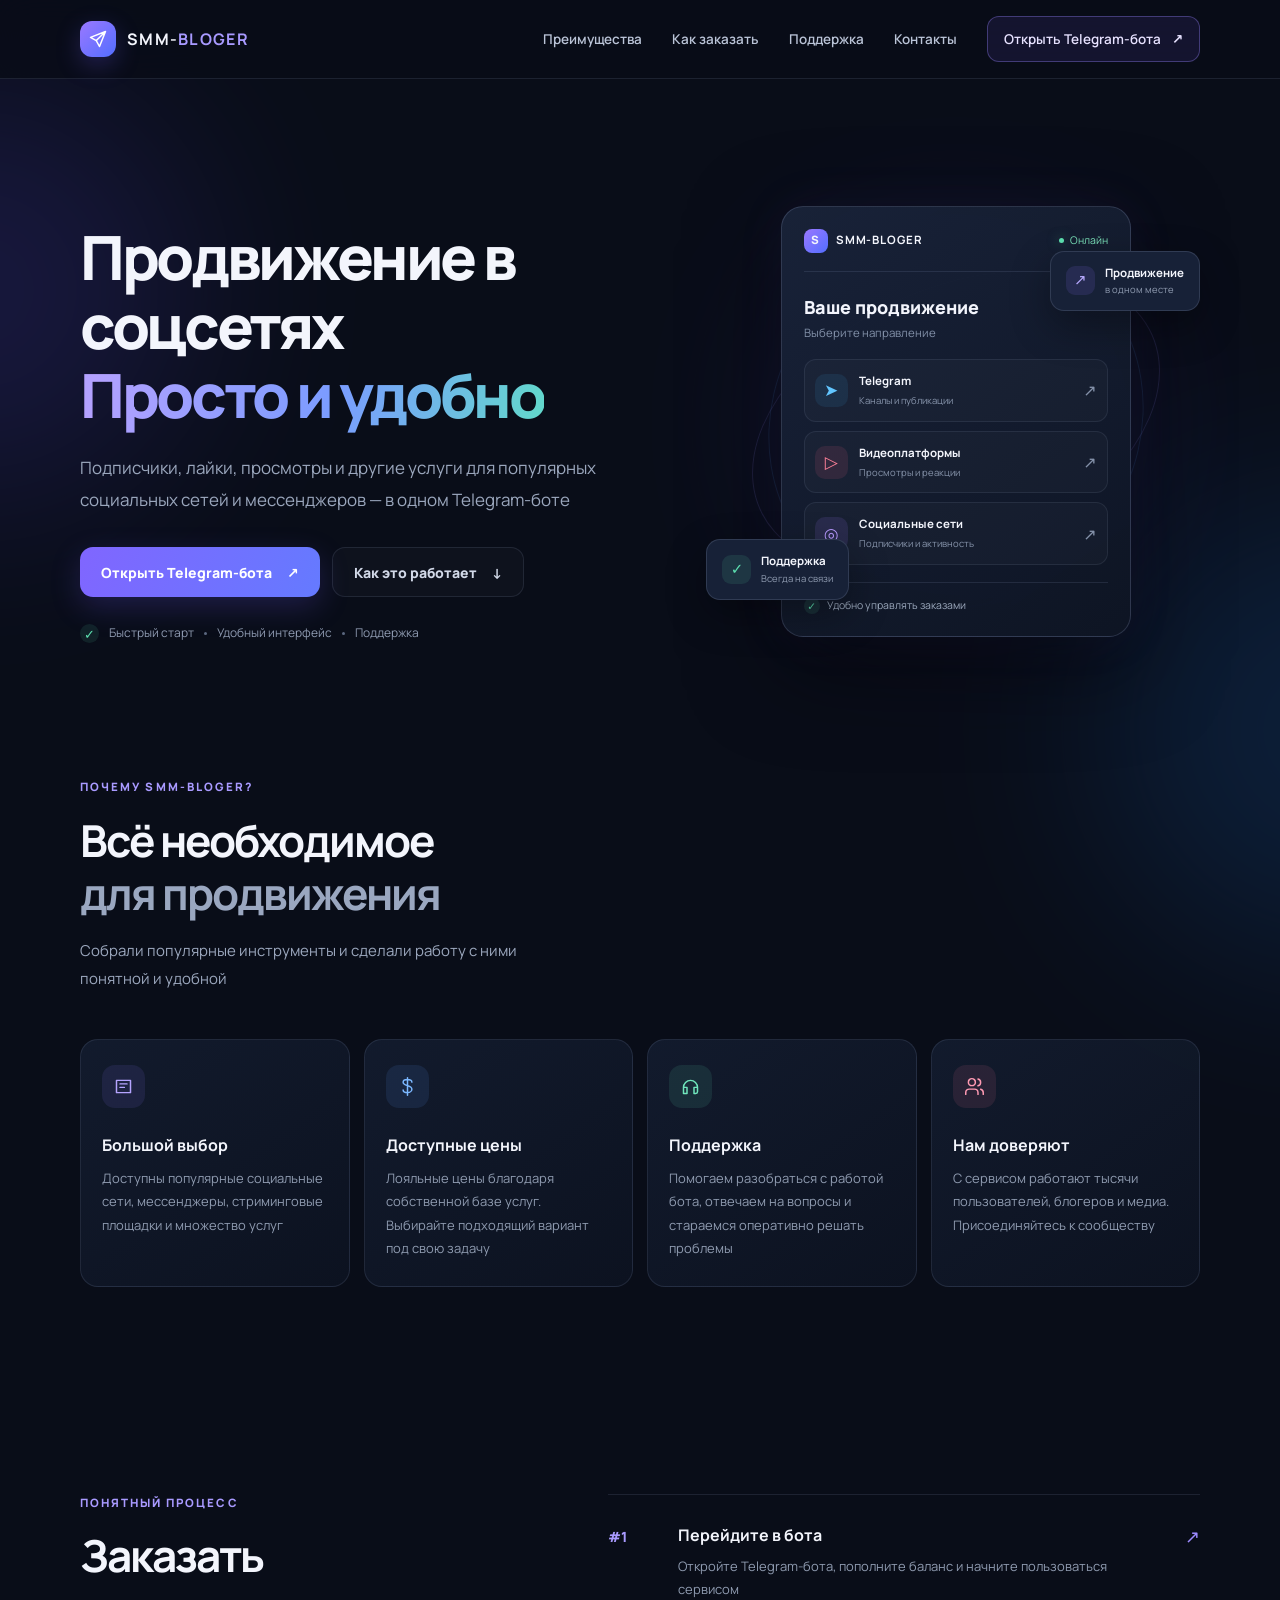
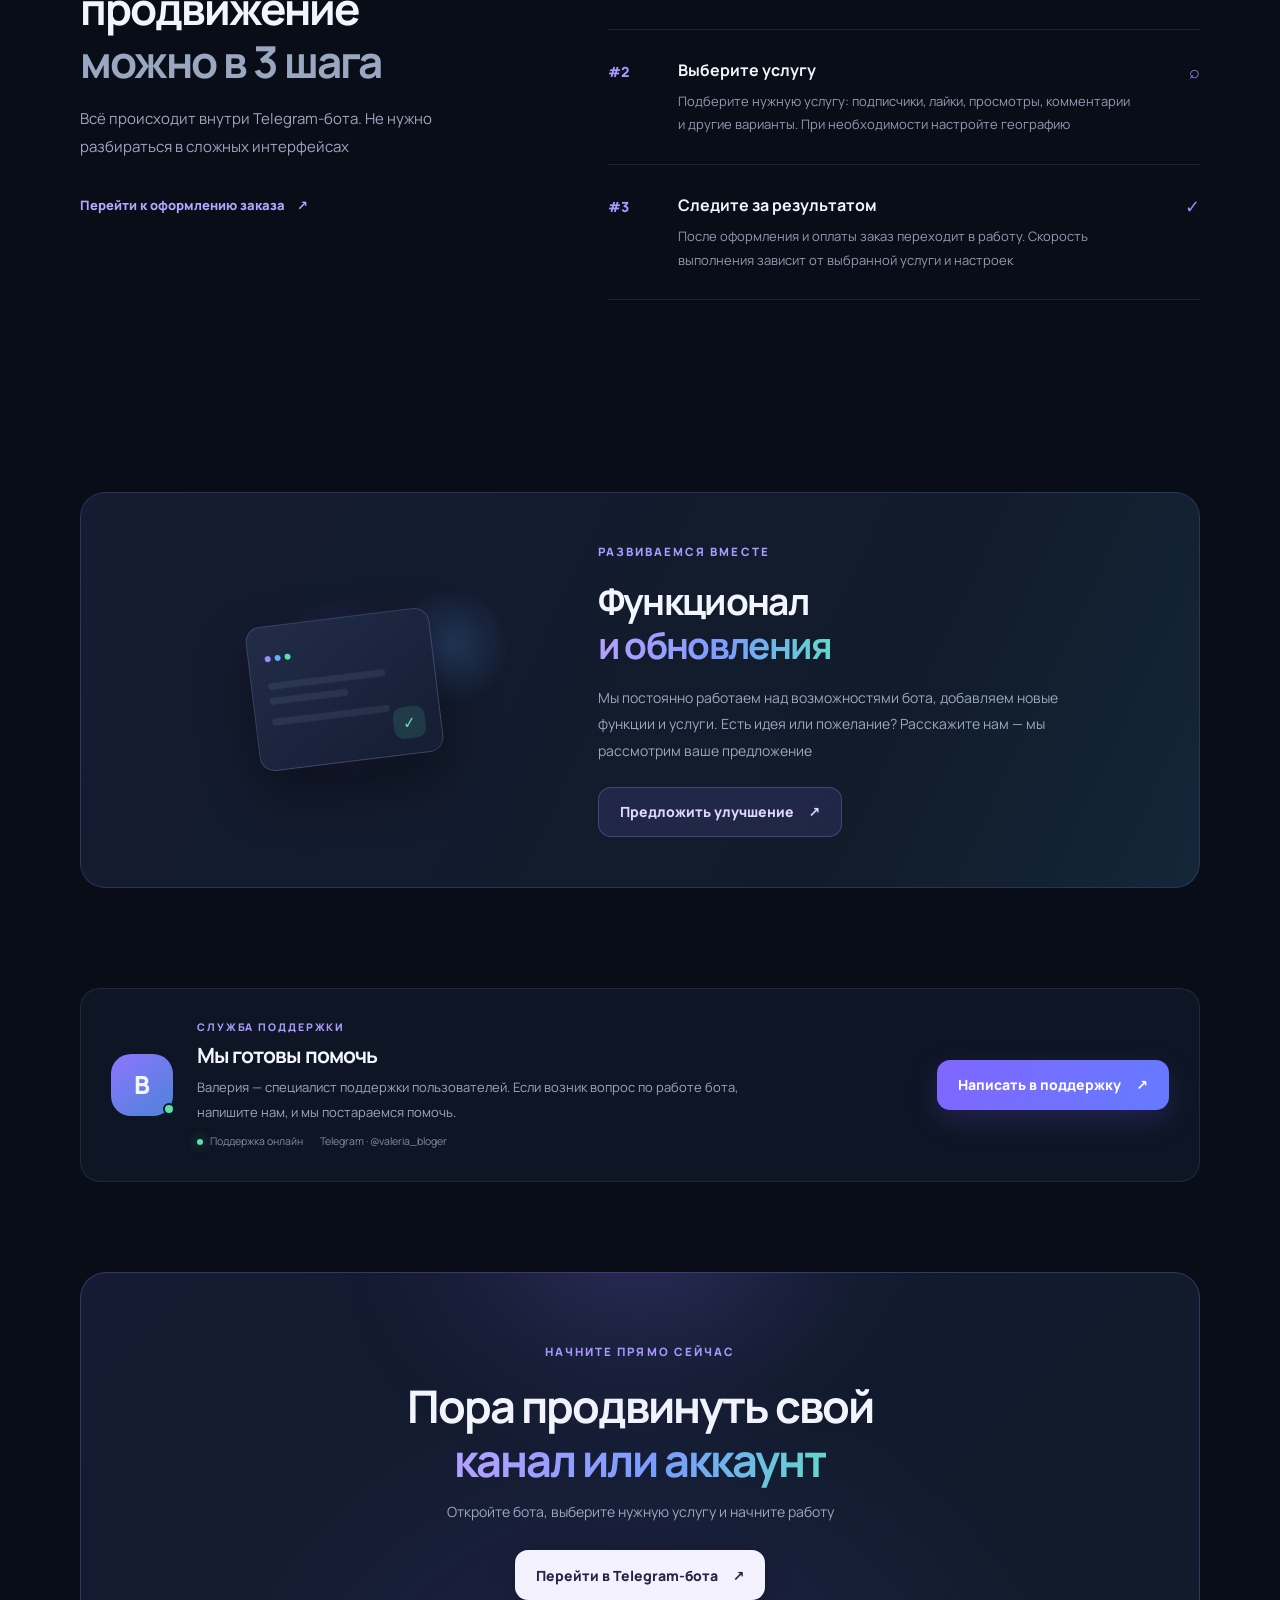
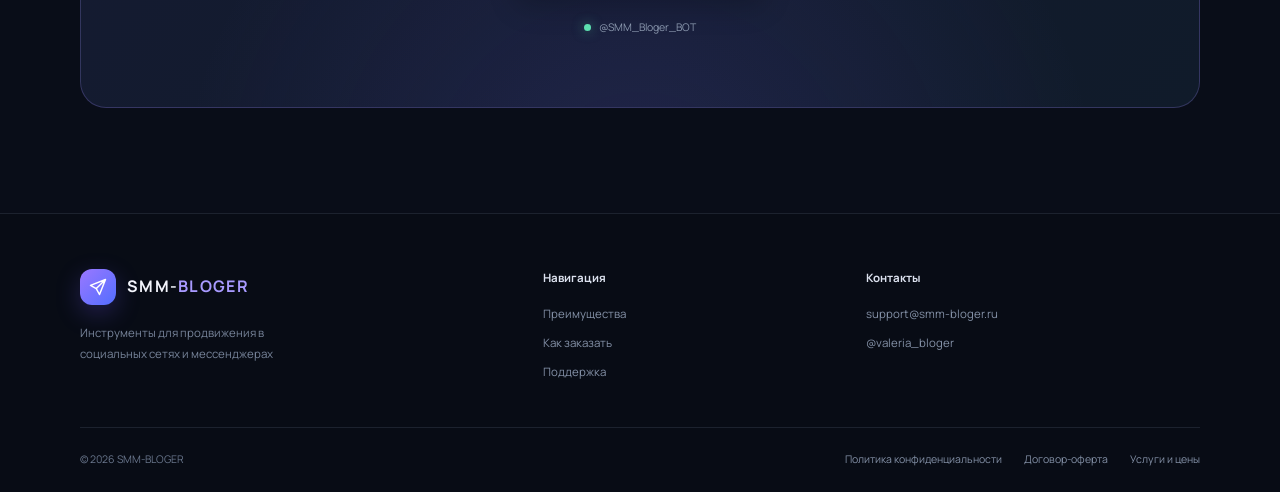
==== index.html @ 7000f567 "Add files via upload" ====
<!doctype html>
<html lang="ru">
<head>
  <meta charset="UTF-8">
  <meta name="viewport" content="width=device-width, initial-scale=1">
  <meta name="theme-color" content="#090d18">
  <meta name="description" content="SMM-BLOGER — продвижение в социальных сетях и мессенджерах через Telegram-бота. Подписчики, лайки, просмотры и другие услуги.">
  <title>SMM-BLOGER — продвижение в социальных сетях</title>
  <link rel="preconnect" href="https://fonts.googleapis.com">
  <link rel="preconnect" href="https://fonts.gstatic.com" crossorigin>
  <link href="https://fonts.googleapis.com/css2?family=Manrope:wght@400;500;600;700;800&display=swap" rel="stylesheet">
  <link rel="stylesheet" href="style.css">
</head>
<body>
  <div class="ambient ambient-one" aria-hidden="true"></div>
  <div class="ambient ambient-two" aria-hidden="true"></div>

  <header class="header">
    <div class="container nav-wrap">
      <a class="brand" href="#top" aria-label="SMM-BLOGER — на главную">
        <span class="brand-mark"><svg viewBox="0 0 24 24" aria-hidden="true"><path d="m21 3-7.2 18-3.9-7.1L3 10zM10 13.9 21 3"/></svg></span>
        <span>SMM-<b>BLOGER</b></span>
      </a>

      <button class="menu-toggle" type="button" aria-label="Открыть меню" aria-expanded="false" aria-controls="main-nav">
        <span></span><span></span><span></span>
      </button>

      <nav class="nav" id="main-nav" aria-label="Основная навигация">
        <a href="#benefits">Преимущества</a>
        <a href="#how">Как заказать</a>
        <a href="#support">Поддержка</a>
        <a href="#contacts">Контакты</a>
        <a class="nav-cta" href="tg://resolve?domain=Smm_bloger_bot&start=site-smm_bloger-1" rel="noopener">Открыть Telegram-бота <span>↗</span></a>
      </nav>
    </div>
  </header>

  <main id="top">
    <section class="hero section">
      <div class="container hero-grid">
        <div class="hero-copy reveal">
          <h1>Продвижение в соцсетях<br><span class="gradient-text">Просто и удобно</span></h1>
          <p class="hero-lead">Подписчики, лайки, просмотры и другие услуги для популярных социальных сетей и мессенджеров — в одном Telegram-боте</p>
          <div class="hero-actions">
            <a class="button button-primary" href="tg://resolve?domain=Smm_bloger_bot&start=site-smm_bloger-2" rel="noopener">Открыть Telegram-бота <span>↗</span></a>
            <a class="button button-ghost" href="#how">Как это работает <span>↓</span></a>
          </div>
          <div class="hero-note"><span class="check-icon">✓</span> Быстрый старт <i></i> Удобный интерфейс <i></i> Поддержка</div>
        </div>

        <div class="hero-visual reveal" aria-label="Декоративная иллюстрация интерфейса сервиса">
          <div class="orbit orbit-a"></div><div class="orbit orbit-b"></div>
          <div class="float-chip chip-top"><span class="chip-icon purple">↗</span><span><b>Продвижение</b><small>в одном месте</small></span></div>
          <div class="dashboard-card">
            <div class="dash-top"><div class="dash-brand"><span class="mini-mark">S</span><b>SMM-BLOGER</b></div><span class="online"><i></i> Онлайн</span></div>
            <div class="dash-title">Ваше продвижение</div>
            <div class="dash-subtitle">Выберите направление</div>
            <div class="service-row"><span class="service-icon telegram">➤</span><span><b>Telegram</b><small>Каналы и публикации</small></span><span class="row-arrow">↗</span></div>
            <div class="service-row"><span class="service-icon video">▷</span><span><b>Видеоплатформы</b><small>Просмотры и реакции</small></span><span class="row-arrow">↗</span></div>
            <div class="service-row"><span class="service-icon social">◎</span><span><b>Социальные сети</b><small>Подписчики и активность</small></span><span class="row-arrow">↗</span></div>
            <div class="dash-footer"><span class="secure-dot">✓</span> Удобно управлять заказами</div>
          </div>
          <div class="float-chip chip-bottom"><span class="chip-icon green">✓</span><span><b>Поддержка</b><small>Всегда на связи</small></span></div>
          <div class="visual-glow"></div>
        </div>
      </div>
    </section>

    <section class="section benefits-section" id="benefits">
      <div class="container">
        <div class="section-heading reveal">
          <div class="eyebrow">ПОЧЕМУ SMM-BLOGER?</div>
          <h2>Всё необходимое<br><span class="muted-gradient">для продвижения</span></h2>
          <p>Собрали популярные инструменты и сделали работу с ними понятной и удобной</p>
        </div>
        <div class="benefit-grid">
          <article class="benefit-card reveal"><div class="card-icon violet"><svg viewBox="0 0 24 24"><path d="M4 5h16v14H4zM8 9h8M8 13h5"/></svg></div><h3>Большой выбор</h3><p>Доступны популярные социальные сети, мессенджеры, стриминговые площадки и множество услуг</p></article>
          <article class="benefit-card reveal"><div class="card-icon blue"><svg viewBox="0 0 24 24"><path d="M12 2v20m5-15c0-2-2-3-5-3S7 5 7 7s2 3 5 4 5 2 5 4-2 4-5 4-5-1-5-3"/></svg></div><h3>Доступные цены</h3><p>Лояльные цены благодаря собственной базе услуг. Выбирайте подходящий вариант под свою задачу</p></article>
          <article class="benefit-card reveal"><div class="card-icon mint"><svg viewBox="0 0 24 24"><path d="M4 13a8 8 0 0 1 16 0v5a2 2 0 0 1-2 2h-2v-7h4M4 13v7h4v-7z"/></svg></div><h3>Поддержка</h3><p>Помогаем разобраться с работой бота, отвечаем на вопросы и стараемся оперативно решать проблемы</p></article>
          <article class="benefit-card reveal"><div class="card-icon pink"><svg viewBox="0 0 24 24"><path d="M16 21v-2a4 4 0 0 0-4-4H6a4 4 0 0 0-4 4v2m7-10a4 4 0 1 0 0-8 4 4 0 0 0 0 8zm7-7.5a4 4 0 0 1 0 7.75M22 21v-2a4 4 0 0 0-3-3.87"/></svg></div><h3>Нам доверяют</h3><p>С сервисом работают тысячи пользователей, блогеров и медиа. Присоединяйтесь к сообществу</p></article>
        </div>
      </div>
    </section>

    <section class="section how-section" id="how">
      <div class="container how-grid">
        <div class="section-heading reveal">
          <div class="eyebrow">ПОНЯТНЫЙ ПРОЦЕСС</div>
          <h2>Заказать продвижение<br><span class="muted-gradient">можно в 3 шага</span></h2>
          <p>Всё происходит внутри Telegram-бота. Не нужно разбираться в сложных интерфейсах</p>
          <a class="text-link" href="tg://resolve?domain=Smm_bloger_bot&start=site-smm_bloger-3" rel="noopener">Перейти к оформлению заказа <span>↗</span></a>
        </div>
        <div class="steps">
          <article class="step reveal"><div class="step-number">#1</div><div><h3>Перейдите в бота</h3><p>Откройте Telegram-бота, пополните баланс и начните пользоваться сервисом</p></div><span class="step-symbol">↗</span></article>
          <article class="step reveal"><div class="step-number">#2</div><div><h3>Выберите услугу</h3><p>Подберите нужную услугу: подписчики, лайки, просмотры, комментарии и другие варианты. При необходимости настройте географию</p></div><span class="step-symbol">⌕</span></article>
          <article class="step reveal"><div class="step-number">#3</div><div><h3>Следите за результатом</h3><p>После оформления и оплаты заказ переходит в работу. Скорость выполнения зависит от выбранной услуги и настроек</p></div><span class="step-symbol">✓</span></article>
        </div>
      </div>
    </section>

    <section class="section update-section" id="updates">
      <div class="container update-card reveal">
        <div class="update-art" aria-hidden="true"><div class="update-orb orb-one"></div><div class="update-orb orb-two"></div><div class="update-window"><span></span><span></span><span></span><div class="update-window-line"></div><div class="update-window-line short"></div><div class="update-window-line"></div><div class="update-window-check">✓</div></div></div>
        <div class="update-copy"><div class="eyebrow">РАЗВИВАЕМСЯ ВМЕСТЕ</div><h2>Функционал<br><span class="gradient-text">и обновления</span></h2><p>Мы постоянно работаем над возможностями бота, добавляем новые функции и услуги. Есть идея или пожелание? Расскажите нам — мы рассмотрим ваше предложение</p><a class="button button-secondary" href="tg://resolve?domain=valeria_bloger" rel="noopener">Предложить улучшение <span>↗</span></a></div>
      </div>
    </section>

    <section class="section support-section" id="support">
      <div class="container support-card reveal">
        <div class="support-avatar">В<span class="avatar-status"></span></div>
        <div class="support-info"><div class="eyebrow">СЛУЖБА ПОДДЕРЖКИ</div><h2>Мы готовы помочь</h2><p>Валерия — специалист поддержки пользователей. Если возник вопрос по работе бота, напишите нам, и мы постараемся помочь.</p><div class="support-meta"><span><i></i> Поддержка онлайн</span><span>Telegram · @valeria_bloger</span></div></div>
        <a class="button button-primary support-button" href="tg://resolve?domain=valeria_bloger" rel="noopener">Написать в поддержку <span>↗</span></a>
      </div>
    </section>

    <section class="section final-section">
      <div class="container final-card reveal">
        <div class="final-glow"></div>
        <div class="eyebrow">НАЧНИТЕ ПРЯМО СЕЙЧАС</div>
        <h2>Пора продвинуть свой<br><span class="gradient-text">канал или аккаунт</span></h2>
        <p>Откройте бота, выберите нужную услугу и начните работу</p>
        <a class="button button-white" href="tg://resolve?domain=Smm_bloger_bot&start=site-smm_bloger-4" rel="noopener">Перейти в Telegram-бота <span>↗</span></a>
        <div class="final-caption"><span class="status-dot"></span> @SMM_Bloger_BOT</div>
      </div>
    </section>
  </main>

  <footer class="footer" id="contacts">
    <div class="container footer-main">
      <div class="footer-about"><a class="brand" href="#top"><span class="brand-mark"><svg viewBox="0 0 24 24"><path d="m21 3-7.2 18-3.9-7.1L3 10zM10 13.9 21 3"/></svg></span><span>SMM-<b>BLOGER</b></span></a><p>Инструменты для продвижения в социальных сетях и мессенджерах</p></div>
      <div class="footer-column"><h4>Навигация</h4><a href="#benefits">Преимущества</a><a href="#how">Как заказать</a><a href="#support">Поддержка</a></div>
      <div class="footer-column"><h4>Контакты</h4><a href="mailto:support@smm-bloger.ru">support@smm-bloger.ru</a><a href="tg://resolve?domain=valeria_bloger" rel="noopener">@valeria_bloger</a></div>
    </div>
    <div class="container footer-bottom"><span>© <span id="year"></span> SMM-BLOGER</span><div><a href="/privacy" rel="noopener">Политика конфиденциальности</a><a href="/offer" rel="noopener">Договор-оферта</a><a href="/price" rel="noopener">Услуги и цены</a></div></div>
  </footer>
  <script src="script.js"></script>
</body>
</html>
---- style.css ----
/* SMM BLOGER — lightweight responsive dark landing page */
:root{color-scheme:dark;--bg:#090d18;--text:#f3f5fc;--muted:#9ba7bd;--line:rgba(174,190,225,.12)}
*{box-sizing:border-box}
html{scroll-behavior:smooth;scroll-padding-top:92px}
body{margin:0;background:var(--bg);color:var(--text);font-family:Manrope,system-ui,-apple-system,"Segoe UI",sans-serif;line-height:1.65;overflow-x:hidden}
a{color:inherit;text-decoration:none}
button{font:inherit}
.container{width:min(1120px,calc(100% - 48px));margin-inline:auto}
.ambient{position:absolute;z-index:-1;pointer-events:none;border-radius:50%;filter:blur(100px);opacity:.16}
.ambient-one{width:420px;height:420px;top:80px;left:-230px;background:#6552ff}
.ambient-two{width:460px;height:460px;top:500px;right:-280px;background:#1f78db}
.header{position:sticky;top:0;z-index:20;background:rgba(9,13,24,.82);backdrop-filter:blur(18px);border-bottom:1px solid var(--line)}
.nav-wrap{height:78px;display:flex;align-items:center;justify-content:space-between;gap:28px}
.brand{display:inline-flex;align-items:center;gap:11px;font-size:16px;font-weight:700;letter-spacing:.08em;white-space:nowrap}
.brand b{color:#a89aff}
.brand-mark{width:36px;height:36px;border-radius:12px;background:linear-gradient(135deg,#9a78ff,#536eff);display:grid;place-items:center;box-shadow:0 8px 24px #745bff40}
.brand-mark svg{width:20px;fill:none;stroke:#fff;stroke-width:1.8;stroke-linecap:round;stroke-linejoin:round}
.nav{display:flex;align-items:center;gap:30px;font-size:13.5px;color:#bac4d7;font-weight:600}
.nav>a:not(.nav-cta):hover,.footer a:hover{color:#fff}
.nav-cta{padding:11px 16px;border:1px solid rgba(153,132,255,.35);border-radius:12px;color:#e7e2ff;background:rgba(125,99,255,.1)}
.nav-cta span{margin-left:8px}
.menu-toggle{display:none}
.section{padding:112px 0}
.hero{padding-top:105px;padding-bottom:34px;position:relative}
.hero-grid{display:grid;grid-template-columns:1.08fr .92fr;align-items:center;gap:58px;min-height:475px}
.eyebrow{font-size:11.5px;letter-spacing:.18em;font-weight:800;color:#a99aff;display:flex;align-items:center;gap:10px}
.status-dot,.online i,.support-meta i{width:7px;height:7px;border-radius:50%;background:#5de0b0;box-shadow:0 0 12px #5de0b080;display:inline-block}
h1,h2,h3,p{margin-top:0}
h1{font-size:clamp(38px,5vw,61px);line-height:1.13;letter-spacing:-.055em;margin:23px 0 22px;font-weight:800}
.gradient-text{background:linear-gradient(100deg,#b3a1ff 4%,#7a9cff 55%,#62d9cb 100%);-webkit-background-clip:text;background-clip:text;color:transparent}
.hero-lead{max-width:530px;color:var(--muted);font-size:17px;line-height:1.9}
.hero-actions{display:flex;flex-wrap:wrap;gap:12px;margin-top:31px}
.button{display:inline-flex;align-items:center;justify-content:center;gap:15px;min-height:50px;padding:0 21px;border-radius:13px;font-size:14px;font-weight:800;transition:transform .2s,box-shadow .2s,border-color .2s}
.button:hover{transform:translateY(-2px)}
.button-primary{background:linear-gradient(110deg,#8066ff,#657aff);box-shadow:0 10px 30px #745bff35;color:white}
.button-primary:hover{box-shadow:0 14px 36px #745bff55}
.button-ghost{border:1px solid var(--line);color:#d2d9e8;background:rgba(255,255,255,.025)}
.button-ghost:hover{border-color:#8875ff80}
.hero-note{margin-top:26px;color:#8e9ab0;font-size:12px;display:flex;align-items:center;gap:10px;flex-wrap:wrap}
.hero-note i{width:3px;height:3px;border-radius:50%;background:#5c6880}
.check-icon{width:19px;height:19px;display:grid;place-items:center;border-radius:50%;background:#5de0b01a;color:#5de0b0;font-size:13px}
.hero-visual{height:470px;position:relative;display:grid;place-items:center}
.visual-glow{position:absolute;width:280px;height:280px;border-radius:50%;background:#6656ff;filter:blur(95px);opacity:.22;z-index:-1}
.orbit{position:absolute;border:1px solid rgba(153,139,255,.15);border-radius:50%;transform:rotate(-24deg)}
.orbit-a{width:430px;height:270px}.orbit-b{width:360px;height:390px;transform:rotate(45deg);border-color:rgba(89,159,255,.13)}
.dashboard-card{position:relative;z-index:2;width:min(350px,82%);padding:22px;border-radius:22px;border:1px solid rgba(177,190,230,.18);background:linear-gradient(145deg,rgba(25,35,57,.97),rgba(14,21,36,.98));box-shadow:0 28px 90px #0008,0 0 50px #8066ff13}
.dash-top{display:flex;justify-content:space-between;align-items:center;padding-bottom:18px;border-bottom:1px solid var(--line)}
.dash-brand{display:flex;align-items:center;gap:8px;font-size:11.5px;letter-spacing:.08em}
.mini-mark{display:grid;place-items:center;width:24px;height:24px;border-radius:8px;background:linear-gradient(135deg,#9a78ff,#536eff);font-weight:800}
.online{font-size:10.5px;color:#7de5bc;display:flex;align-items:center;gap:6px}
.online i{width:5px;height:5px}
.dash-title{font-size:18px;font-weight:800;margin-top:21px}
.dash-subtitle{font-size:11.5px;color:#8290a8;margin:2px 0 16px}
.service-row{display:flex;align-items:center;gap:11px;padding:12px 10px;border:1px solid rgba(173,190,226,.1);border-radius:12px;margin-top:9px;background:rgba(255,255,255,.025)}
.service-icon{width:33px;height:33px;border-radius:10px;display:grid;place-items:center;font-size:17px}
.telegram{background:#329bd51e;color:#62c6ff}.video{background:#ff64851c;color:#ff8199}.social{background:#9d7aff20;color:#b89aff}
.service-row b,.service-row small{display:block}.service-row b{font-size:11.5px}.service-row small{font-size:9.5px;color:#8794ab;margin-top:2px}
.row-arrow{margin-left:auto;color:#8592aa}
.dash-footer{border-top:1px solid var(--line);margin-top:17px;padding-top:14px;font-size:10.5px;color:#9ca9bd;display:flex;align-items:center;gap:7px}
.secure-dot{width:16px;height:16px;border-radius:50%;background:#5de0b01c;color:#5de0b0;display:grid;place-items:center}
.float-chip{position:absolute;z-index:3;display:flex;align-items:center;gap:10px;padding:12px 15px;border:1px solid rgba(177,190,230,.16);border-radius:14px;background:#172137;box-shadow:0 15px 40px #0005}
.float-chip b,.float-chip small{display:block}.float-chip b{font-size:11.5px}.float-chip small{font-size:9.5px;color:#8f9bb0}
.chip-top{top:64px;right:0}.chip-bottom{bottom:57px;left:-5px}
.chip-icon{width:29px;height:29px;display:grid;place-items:center;border-radius:9px;font-size:15px}.purple{background:#8b73ff22;color:#b8aaff}.green{background:#5de0b01c;color:#5de0b0}
.section-heading{max-width:570px;margin-bottom:45px}
.section-heading h2,.update-copy h2,.support-info h2,.final-card h2{font-size:clamp(31px,4vw,44px);line-height:1.2;letter-spacing:-.045em;margin:17px 0}
.section-heading>p,.update-copy>p,.support-info>p,.final-card>p{color:var(--muted);font-size:15px;line-height:1.9;max-width:500px}
.muted-gradient{color:#9aa7c0}
.benefits-section{padding-top:85px}
.benefit-grid{display:grid;grid-template-columns:repeat(4,1fr);gap:14px}
.benefit-card{position:relative;overflow:hidden;min-height:240px;padding:25px 21px;border:1px solid var(--line);border-radius:18px;background:linear-gradient(145deg,rgba(20,30,49,.85),rgba(13,20,34,.85));transition:transform .25s,border-color .25s}
.benefit-card:hover{transform:translateY(-5px);border-color:#8b73ff55}
.card-icon{width:43px;height:43px;border-radius:13px;display:grid;place-items:center;margin-bottom:24px}
.card-icon svg{width:21px;height:21px;fill:none;stroke:currentColor;stroke-width:1.7;stroke-linecap:round;stroke-linejoin:round}
.violet{color:#b5a4ff;background:#8b73ff1c}.blue{color:#7cb8ff;background:#5b9dff1c}.mint{color:#70e6bc;background:#5de0b01b}.pink{color:#ff9ab3;background:#ff73941a}
.benefit-card h3{font-size:16px;margin-bottom:9px}.benefit-card p{font-size:13px;line-height:1.8;color:#8f9bb0;margin:0;max-width:230px}
.how-section{padding-top:95px}
.how-grid{display:grid;grid-template-columns:.85fr 1.15fr;gap:90px;align-items:start}
.how-grid .section-heading{position:sticky;top:120px}
.text-link{display:inline-flex;gap:12px;color:#b4a5ff;font-size:13px;font-weight:800;margin-top:18px}
.steps{border-top:1px solid var(--line)}
.step{display:grid;grid-template-columns:52px 1fr 25px;gap:18px;align-items:start;padding:27px 0;border-bottom:1px solid var(--line)}
.step-number{font-size:14px;font-weight:800;color:#a99aff;padding-top:3px}
.step h3{font-size:16px;margin:0 0 7px}.step p{font-size:13px;line-height:1.8;color:#8f9bb0;margin:0;max-width:460px}
.step-symbol{color:#9d8aff;font-size:18px;text-align:right}
.update-section{padding-top:80px;padding-bottom:75px}
.update-card{position:relative;overflow:hidden;display:grid;grid-template-columns:.85fr 1.15fr;gap:55px;align-items:center;padding:50px 65px;border:1px solid rgba(151,133,255,.2);border-radius:25px;background:linear-gradient(115deg,#151b31,#111c2b 70%,#142638)}
.update-art{height:230px;display:grid;place-items:center;position:relative}
.update-orb{position:absolute;border-radius:50%;filter:blur(1px)}.orb-one{width:190px;height:190px;background:radial-gradient(circle,#7b67ff40,transparent 70%)}.orb-two{width:120px;height:120px;right:8%;top:5%;background:radial-gradient(circle,#5b9dff36,transparent 70%)}
.update-window{position:relative;width:185px;height:145px;border:1px solid #b6b6ff35;border-radius:15px;background:linear-gradient(145deg,#222c48,#141d32);box-shadow:0 25px 55px #0006;padding:16px;transform:rotate(-7deg)}
.update-window>span{display:inline-block;width:6px;height:6px;border-radius:50%;background:#9d8aff;margin-right:4px}
.update-window>span:nth-child(2){background:#69a9ff}.update-window>span:nth-child(3){background:#5de0b0}
.update-window-line{height:7px;width:78%;border-radius:5px;background:#8493b522;margin-top:14px}.update-window-line.short{width:52%;margin-top:8px}.update-window-check{position:absolute;right:15px;bottom:15px;width:32px;height:32px;border-radius:10px;background:#5de0b022;color:#5de0b0;display:grid;place-items:center}
.update-copy h2{font-size:37px}.update-copy>p{font-size:14px;margin-bottom:22px}
.button-secondary{background:rgba(139,115,255,.13);border:1px solid rgba(163,145,255,.28);color:#ded8ff}
.support-section{padding-top:25px;padding-bottom:80px}
.support-card{display:flex;align-items:center;gap:24px;padding:30px;border:1px solid var(--line);border-radius:20px;background:rgba(17,25,41,.75)}
.support-avatar{flex:0 0 62px;width:62px;height:62px;display:grid;place-items:center;border-radius:20px;background:linear-gradient(140deg,#8e75ff,#4c83d8);font-size:25px;font-weight:800;position:relative}
.avatar-status{position:absolute;width:12px;height:12px;right:-2px;bottom:1px;border:2px solid #111a2a;border-radius:50%;background:#5de0b0}
.support-info{flex:1}.support-info .eyebrow{font-size:10.5px}.support-info h2{font-size:21px;margin:7px 0}.support-info>p{font-size:13px;margin-bottom:9px;max-width:570px}
.support-meta{display:flex;gap:17px;flex-wrap:wrap;color:#8290a8;font-size:10.5px}.support-meta span:first-child{display:flex;align-items:center;gap:7px}.support-meta i{width:6px;height:6px}
.support-button{white-space:nowrap}
.final-section{padding-top:10px;padding-bottom:105px}
.final-card{position:relative;overflow:hidden;text-align:center;padding:70px 25px;border:1px solid rgba(158,139,255,.24);border-radius:26px;background:radial-gradient(ellipse at 50% 120%,#6453d52c,transparent 58%),linear-gradient(135deg,#151b32,#101b2a)}
.final-glow{position:absolute;width:280px;height:160px;top:-130px;left:calc(50% - 140px);border-radius:50%;background:#8b73ff;filter:blur(90px);opacity:.35}
.final-card .eyebrow{justify-content:center}.final-card h2{font-size:clamp(31px,4vw,45px);margin:17px 0 12px}.final-card>p{margin:0 auto 25px;font-size:14px}
.button-white{background:#f4f1ff;color:#292344;box-shadow:0 8px 28px #0003}.button-white:hover{box-shadow:0 12px 35px #0005}
.final-caption{margin-top:19px;color:#8b98ae;font-size:10.5px;display:flex;align-items:center;justify-content:center;gap:8px}
.footer{border-top:1px solid var(--line);background:#080c15}
.footer-main{display:grid;grid-template-columns:1.5fr 1fr 1.2fr;gap:45px;padding-top:55px;padding-bottom:45px}
.footer-about p{max-width:250px;color:#77849a;font-size:11.5px;line-height:1.9;margin-top:17px}
.footer-column{display:flex;flex-direction:column;align-items:flex-start;gap:10px}
.footer-column h4{font-size:11.5px;margin:0 0 7px;color:#dce2ef}
.footer-column a{font-size:11.5px;color:#8491a7}
.footer-bottom{min-height:65px;border-top:1px solid var(--line);display:flex;align-items:center;justify-content:space-between;gap:20px;color:#69768c;font-size:10.5px}
.footer-bottom>div{display:flex;gap:22px}.footer-bottom a{color:#8491a7}
.reveal{opacity:0;transform:translateY(18px);transition:opacity .65s ease,transform .65s ease}
.reveal.is-visible{opacity:1;transform:translateY(0)}
@media(prefers-reduced-motion:reduce){html{scroll-behavior:auto}*,*::before,*::after{transition-duration:.01ms!important;animation-duration:.01ms!important}.reveal{opacity:1;transform:none}}
@media(max-width:900px){.nav{gap:17px;font-size:12.5px}.hero-grid{gap:20px}.benefit-grid{grid-template-columns:repeat(2,1fr)}.how-grid{gap:45px}.update-card{padding:40px;gap:25px}.footer-main{gap:25px}}
@media(max-width:700px){
 .container{width:min(100% - 36px,520px)}
 .nav-wrap{height:68px}
 .menu-toggle{width:42px;height:42px;border:1px solid var(--line);border-radius:12px;background:#121a2a;display:flex;flex-direction:column;justify-content:center;align-items:center;gap:5px;cursor:pointer}
 .menu-toggle span{width:17px;height:2px;border-radius:2px;background:#e8ecf6;transition:transform .2s,opacity .2s}
 .menu-toggle[aria-expanded=true] span:first-child{transform:translateY(7px) rotate(45deg)}.menu-toggle[aria-expanded=true] span:nth-child(2){opacity:0}.menu-toggle[aria-expanded=true] span:last-child{transform:translateY(-7px) rotate(-45deg)}
 .nav{position:absolute;top:68px;left:0;right:0;display:none;flex-direction:column;align-items:stretch;gap:0;padding:10px 18px 18px;background:rgba(9,13,24,.98);border-bottom:1px solid var(--line)}
 .nav.is-open{display:flex}.nav>a:not(.nav-cta){padding:13px 4px;border-bottom:1px solid var(--line)}.nav-cta{margin-top:12px;text-align:center;padding:13px}
 .section{padding:78px 0}.hero{padding-top:65px;padding-bottom:25px}.hero-grid{grid-template-columns:1fr;gap:10px;min-height:0}
 h1{font-size:clamp(37px,10vw,52px);margin-top:18px}.hero-lead{font-size:15px;line-height:1.85}
 .hero-actions{display:grid;grid-template-columns:1fr;gap:10px;margin-top:24px}.button{min-height:50px}.hero-note{font-size:10.5px;gap:7px;margin-top:19px}
 .hero-visual{height:380px;margin-top:6px}.dashboard-card{width:min(330px,82%);padding:18px}.chip-top{right:0;top:30px}.chip-bottom{left:0;bottom:26px}.orbit-a{width:330px;height:220px}.orbit-b{width:300px;height:330px}
 .benefits-section{padding-top:70px}.section-heading{margin-bottom:30px}.section-heading h2,.update-copy h2,.final-card h2{font-size:34px}
 .benefit-grid{gap:10px}.benefit-card{min-height:240px;padding:19px 16px}.card-icon{margin-bottom:19px}
 .how-grid{grid-template-columns:1fr;gap:30px}.how-grid .section-heading{position:static}.step{grid-template-columns:36px 1fr 18px;gap:12px;padding:23px 0}
 .update-section{padding-top:25px;padding-bottom:55px}.update-card{grid-template-columns:1fr;gap:5px;padding:28px 23px}.update-art{height:175px;order:2}.update-copy{order:1}.update-copy h2{font-size:32px}.update-copy>p{font-size:13px}
 .support-section{padding-top:5px;padding-bottom:60px}.support-card{display:grid;grid-template-columns:55px 1fr;gap:15px;padding:22px}.support-avatar{width:55px;height:55px;flex-basis:55px;border-radius:17px}.support-info h2{font-size:19px}.support-info>p{font-size:11.5px}.support-meta{gap:8px;flex-direction:column}.support-button{grid-column:1/-1;width:100%}
 .final-section{padding-bottom:75px}.final-card{padding:55px 18px}.final-card h2{font-size:32px}.final-card>p{font-size:13px}
 .footer-main{grid-template-columns:1fr 1fr;gap:30px 20px;padding-top:38px;padding-bottom:32px}.footer-about{grid-column:1/-1}.footer-about p{max-width:280px}
 .footer-bottom{padding:17px 0;flex-wrap:wrap;justify-content:flex-start;gap:12px}.footer-bottom>div{order:3;width:100%;flex-wrap:wrap;gap:15px}
}
@media(max-width:380px){.container{width:calc(100% - 28px)}.hero-note{font-size:9.5px}.hero-visual{height:345px}.float-chip{padding:9px 10px}.chip-top{right:-2px}.chip-bottom{left:-2px}.benefit-card{padding:16px 13px}.benefit-card h3{font-size:14px}.benefit-card p{font-size:11.5px}}
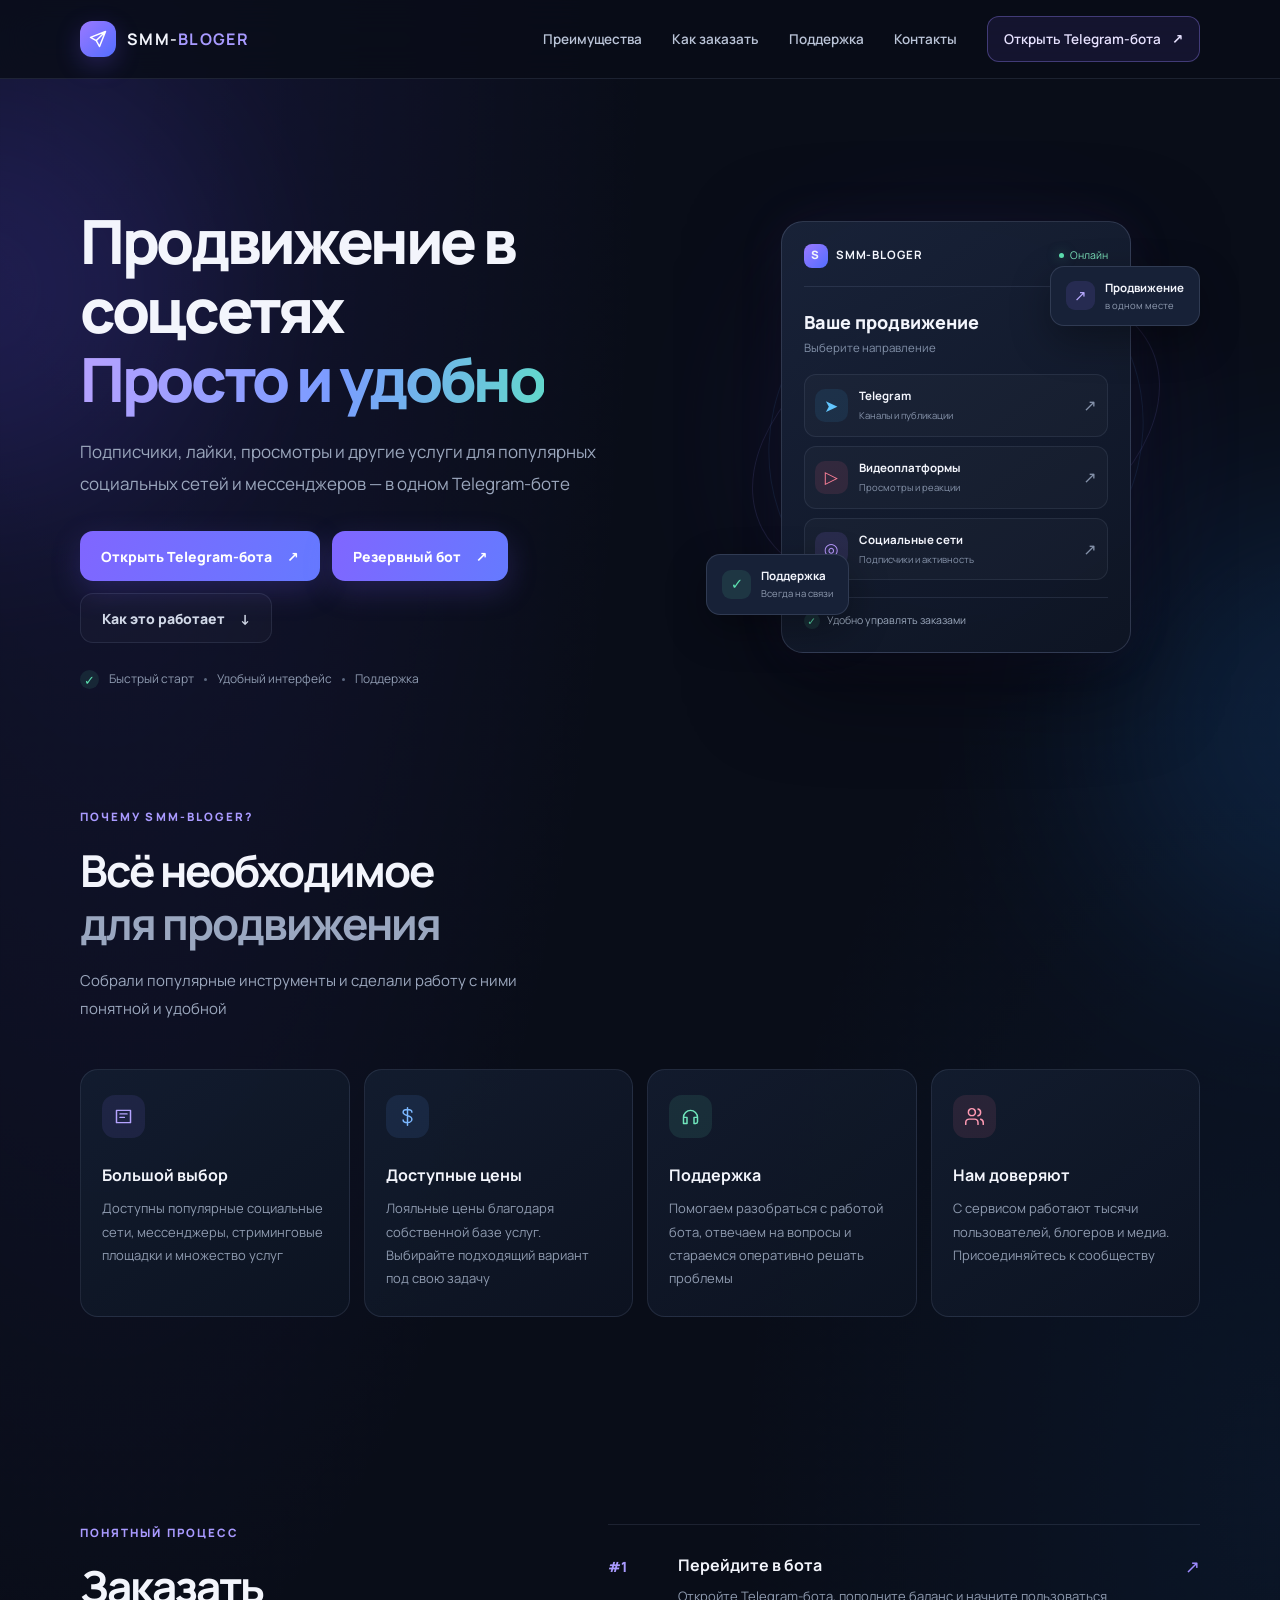
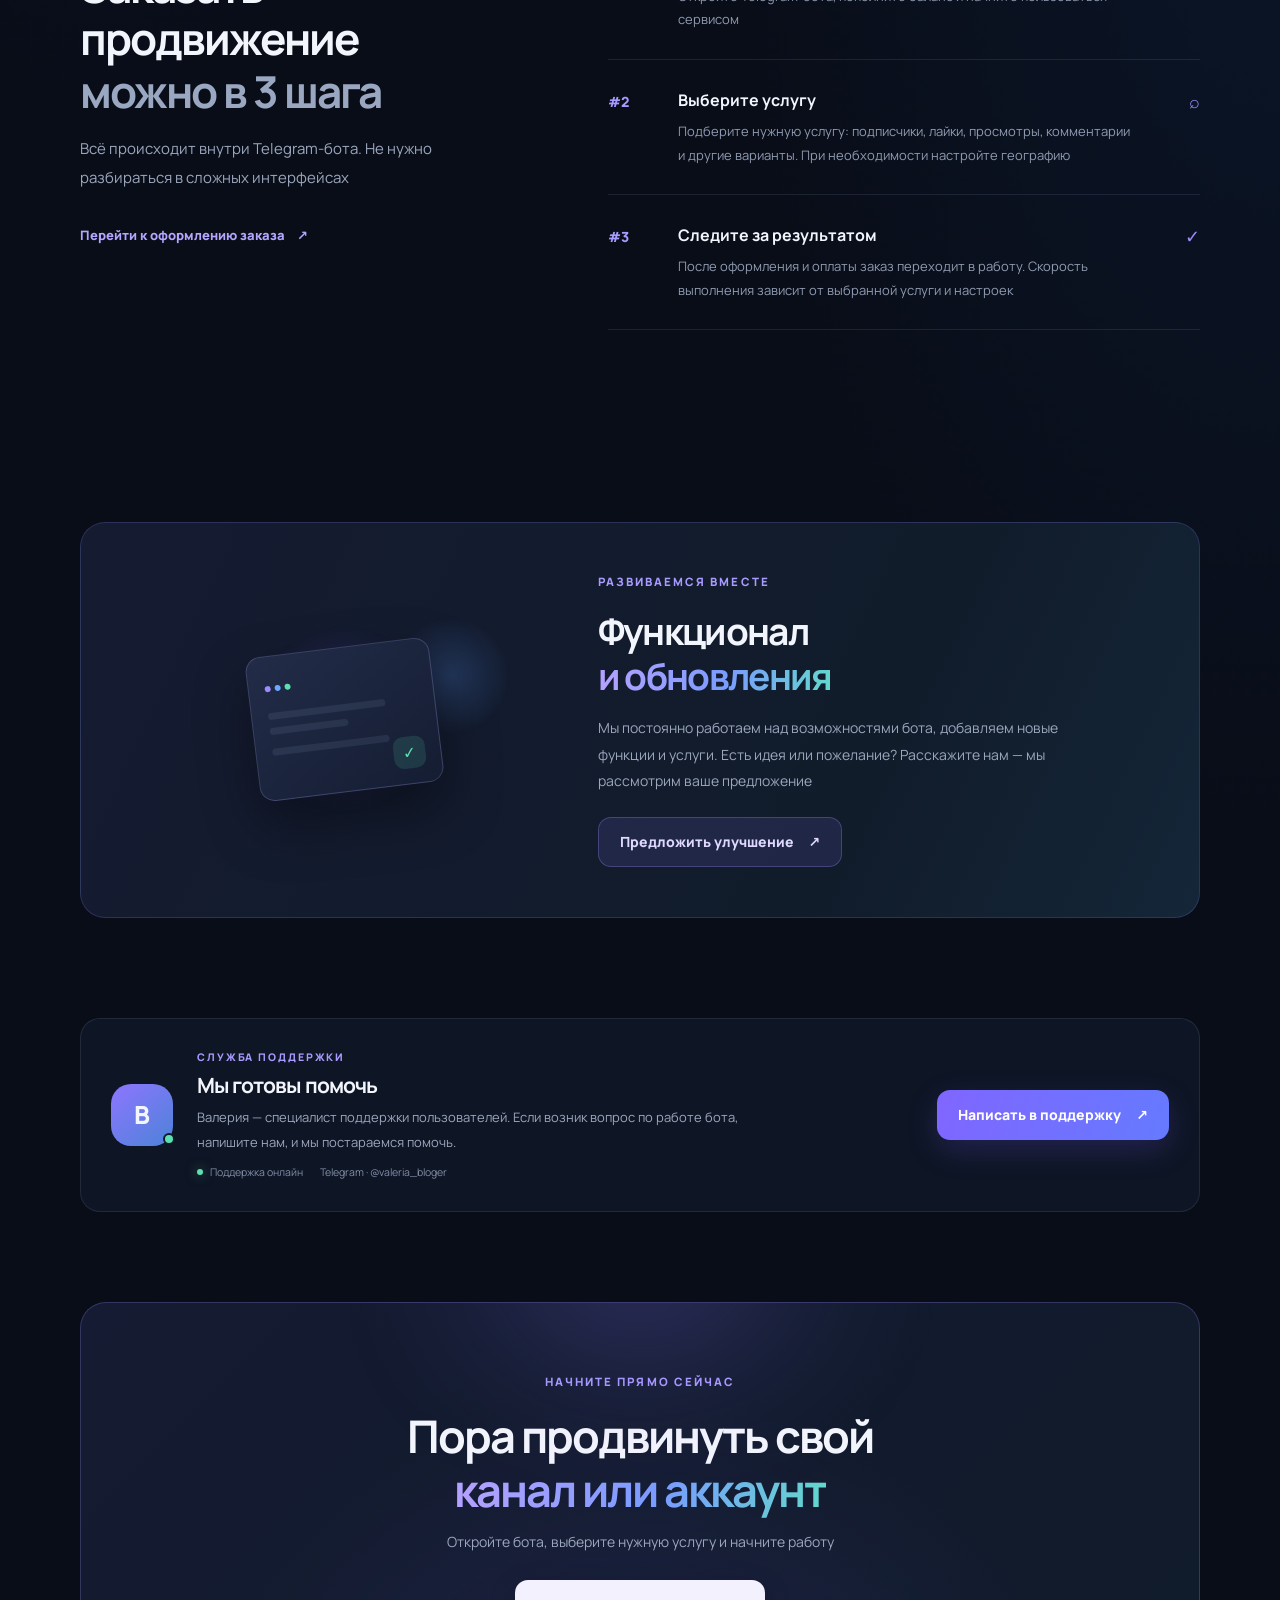
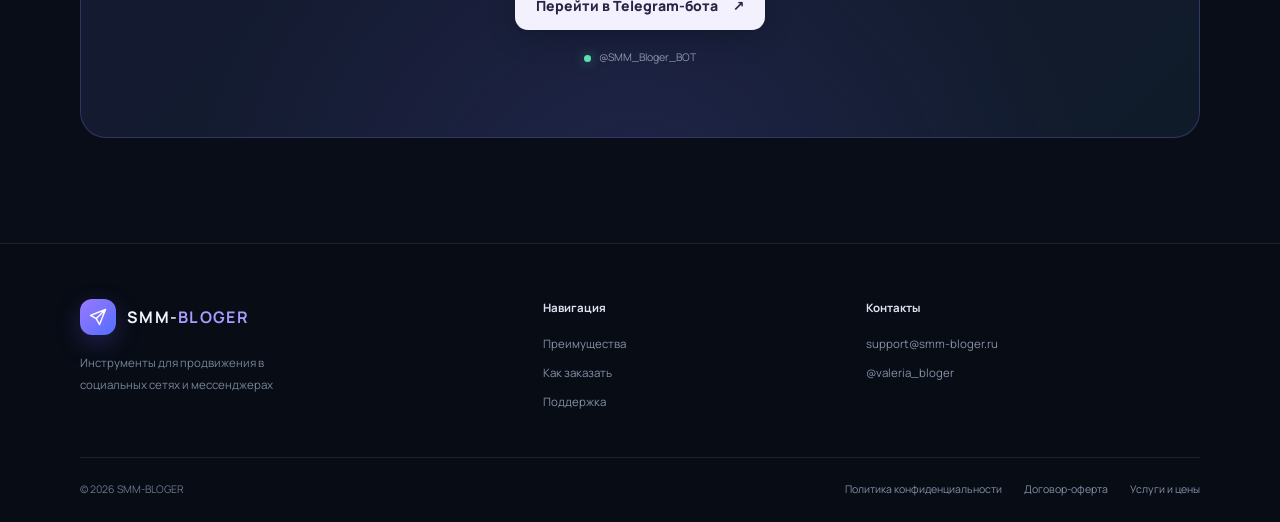
==== commit 695c4387: "Add files via upload" ====
--- a/index.html
+++ b/index.html
@@ -10,6 +10,7 @@
   <link rel="preconnect" href="https://fonts.gstatic.com" crossorigin>
   <link href="https://fonts.googleapis.com/css2?family=Manrope:wght@400;500;600;700;800&display=swap" rel="stylesheet">
   <link rel="stylesheet" href="style.css">
+  <link rel="icon" href="favicon.svg" type="image/svg+xml">
 </head>
 <body>
   <div class="ambient ambient-one" aria-hidden="true"></div>
@@ -44,6 +45,7 @@
           <p class="hero-lead">Подписчики, лайки, просмотры и другие услуги для популярных социальных сетей и мессенджеров — в одном Telegram-боте</p>
           <div class="hero-actions">
             <a class="button button-primary" href="tg://resolve?domain=Smm_bloger_bot&start=site-smm_bloger-2" rel="noopener">Открыть Telegram-бота <span>↗</span></a>
+            <a class="button button-primary" href="tg://resolve?domain=Marketings_SMM_bot&start=site-smm_bloger-2" rel="noopener">Резервный бот <span>↗</span></a>
             <a class="button button-ghost" href="#how">Как это работает <span>↓</span></a>
           </div>
           <div class="hero-note"><span class="check-icon">✓</span> Быстрый старт <i></i> Удобный интерфейс <i></i> Поддержка</div>
--- a/style.css
+++ b/style.css
@@ -1,17 +1,31 @@
-/* SMM BLOGER — lightweight responsive dark landing page */
-:root{color-scheme:dark;--bg:#090d18;--text:#f3f5fc;--muted:#9ba7bd;--line:rgba(174,190,225,.12)}
+@import url('https://fonts.googleapis.com/css2?family=Manrope:wght@400;500;600;700;800&display=swap');
+
+:root{
+  color-scheme:dark;
+  --bg:#090d18;
+  --panel:#101727;
+  --text:#f3f5fc;
+  --muted:#9ba7bd;
+  --line:rgba(174,190,225,.12);
+  --purple:#9b87ff;
+  --link:#b3a3ff;
+}
 *{box-sizing:border-box}
 html{scroll-behavior:smooth;scroll-padding-top:92px}
-body{margin:0;background:var(--bg);color:var(--text);font-family:Manrope,system-ui,-apple-system,"Segoe UI",sans-serif;line-height:1.65;overflow-x:hidden}
+body{margin:0;min-height:100vh;background:radial-gradient(ellipse at 8% 0%,rgba(101,82,255,.12),transparent 34rem),radial-gradient(ellipse at 100% 40%,rgba(31,120,219,.08),transparent 34rem),var(--bg);color:var(--text);font-family:Manrope,system-ui,-apple-system,"Segoe UI",sans-serif;line-height:1.65;overflow-x:hidden}
 a{color:inherit;text-decoration:none}
 button{font:inherit}
 .container{width:min(1120px,calc(100% - 48px));margin-inline:auto}
 .ambient{position:absolute;z-index:-1;pointer-events:none;border-radius:50%;filter:blur(100px);opacity:.16}
 .ambient-one{width:420px;height:420px;top:80px;left:-230px;background:#6552ff}
 .ambient-two{width:460px;height:460px;top:500px;right:-280px;background:#1f78db}
-.header{position:sticky;top:0;z-index:20;background:rgba(9,13,24,.82);backdrop-filter:blur(18px);border-bottom:1px solid var(--line)}
+
+/* Shared header and brand rules: style.css is the source of truth. */
+.header,.site-header{position:sticky;top:0;z-index:20;background:rgba(9,13,24,.82);backdrop-filter:blur(18px);border-bottom:1px solid var(--line)}
 .nav-wrap{height:78px;display:flex;align-items:center;justify-content:space-between;gap:28px}
-.brand{display:inline-flex;align-items:center;gap:11px;font-size:16px;font-weight:700;letter-spacing:.08em;white-space:nowrap}
+.header-inner{width:min(1120px,calc(100% - 48px));height:78px;margin:0 auto;display:flex;align-items:center;justify-content:space-between;gap:28px}
+.brand{display:inline-flex;align-items:center;gap:11px;color:var(--text);font-size:16px;font-weight:700;letter-spacing:.08em;white-space:nowrap}
+.brand:hover{color:var(--text);text-decoration:none}
 .brand b{color:#a89aff}
 .brand-mark{width:36px;height:36px;border-radius:12px;background:linear-gradient(135deg,#9a78ff,#536eff);display:grid;place-items:center;box-shadow:0 8px 24px #745bff40}
 .brand-mark svg{width:20px;fill:none;stroke:#fff;stroke-width:1.8;stroke-linecap:round;stroke-linejoin:round}
@@ -20,6 +34,11 @@
 .nav-cta{padding:11px 16px;border:1px solid rgba(153,132,255,.35);border-radius:12px;color:#e7e2ff;background:rgba(125,99,255,.1)}
 .nav-cta span{margin-left:8px}
 .menu-toggle{display:none}
+.home-button{display:inline-flex;align-items:center;justify-content:center;gap:9px;min-height:42px;padding:0 16px;border:1px solid rgba(153,132,255,.35);border-radius:12px;color:#e7e2ff;background:rgba(125,99,255,.1);font-size:13px;font-weight:700;transition:background .2s,border-color .2s,transform .2s}
+.home-button span{font-size:17px;line-height:1}
+.home-button:hover{background:rgba(125,99,255,.19);border-color:rgba(153,132,255,.6);color:#fff;text-decoration:none;transform:translateY(-1px)}
+
+/* Landing page */
 .section{padding:112px 0}
 .hero{padding-top:105px;padding-bottom:34px;position:relative}
 .hero-grid{display:grid;grid-template-columns:1.08fr .92fr;align-items:center;gap:58px;min-height:475px}
@@ -116,11 +135,27 @@
 .footer-bottom>div{display:flex;gap:22px}.footer-bottom a{color:#8491a7}
 .reveal{opacity:0;transform:translateY(18px);transition:opacity .65s ease,transform .65s ease}
 .reveal.is-visible{opacity:1;transform:translateY(0)}
+
+/* Legal pages */
+.legal-wrap{width:min(900px,calc(100% - 48px));margin:48px auto 88px}
+.legal-document{padding:clamp(26px,5vw,56px);border:1px solid var(--line);border-radius:24px;background:linear-gradient(145deg,rgba(20,30,49,.92),rgba(13,20,34,.96));box-shadow:0 26px 80px rgba(0,0,0,.18)}
+.legal-document h1{margin:0 0 15px;color:#f6f7ff;font-size:clamp(28px,4.2vw,38px);line-height:1.22;letter-spacing:-.045em;font-weight:800}
+.document-subtitle{margin:0 0 34px;color:#bac5d8;font-size:16px;font-weight:600}
+.legal-document h2{margin:34px 0 13px;padding-top:5px;color:#dcd5ff;font-size:18px;line-height:1.45;font-weight:800;letter-spacing:-.015em}
+.legal-document h1+h2{margin-top:28px}
+.legal-document p{margin:0 0 15px;color:#c0cada;font-size:15.5px;line-height:1.85;overflow-wrap:break-word}
+.legal-document p strong{color:#edf0fb;font-weight:700}
+.legal-document .subclause{padding-left:22px}
+.legal-document .requisites{color:#e0e6f3;line-height:2}
+.legal-document .legal-note{margin-top:25px;padding-top:17px;border-top:1px solid var(--line);color:#8794aa;font-size:12.5px;line-height:1.7}
+.legal-document a{color:var(--link);text-decoration:none;overflow-wrap:anywhere}
+.legal-document a:hover{color:#d0c7ff;text-decoration:underline}
+
 @media(prefers-reduced-motion:reduce){html{scroll-behavior:auto}*,*::before,*::after{transition-duration:.01ms!important;animation-duration:.01ms!important}.reveal{opacity:1;transform:none}}
 @media(max-width:900px){.nav{gap:17px;font-size:12.5px}.hero-grid{gap:20px}.benefit-grid{grid-template-columns:repeat(2,1fr)}.how-grid{gap:45px}.update-card{padding:40px;gap:25px}.footer-main{gap:25px}}
 @media(max-width:700px){
  .container{width:min(100% - 36px,520px)}
- .nav-wrap{height:68px}
+ .nav-wrap,.header-inner{height:68px}
  .menu-toggle{width:42px;height:42px;border:1px solid var(--line);border-radius:12px;background:#121a2a;display:flex;flex-direction:column;justify-content:center;align-items:center;gap:5px;cursor:pointer}
  .menu-toggle span{width:17px;height:2px;border-radius:2px;background:#e8ecf6;transition:transform .2s,opacity .2s}
  .menu-toggle[aria-expanded=true] span:first-child{transform:translateY(7px) rotate(45deg)}.menu-toggle[aria-expanded=true] span:nth-child(2){opacity:0}.menu-toggle[aria-expanded=true] span:last-child{transform:translateY(-7px) rotate(-45deg)}
@@ -139,4 +174,158 @@
  .footer-main{grid-template-columns:1fr 1fr;gap:30px 20px;padding-top:38px;padding-bottom:32px}.footer-about{grid-column:1/-1}.footer-about p{max-width:280px}
  .footer-bottom{padding:17px 0;flex-wrap:wrap;justify-content:flex-start;gap:12px}.footer-bottom>div{order:3;width:100%;flex-wrap:wrap;gap:15px}
 }
-@media(max-width:380px){.container{width:calc(100% - 28px)}.hero-note{font-size:9.5px}.hero-visual{height:345px}.float-chip{padding:9px 10px}.chip-top{right:-2px}.chip-bottom{left:-2px}.benefit-card{padding:16px 13px}.benefit-card h3{font-size:14px}.benefit-card p{font-size:11.5px}}
+@media(max-width:640px){
+ .header-inner{width:calc(100% - 32px)}
+ .home-button{min-height:40px;padding:0 12px;font-size:12px}
+ .legal-wrap{width:calc(100% - 28px);margin:24px auto 48px}
+ .legal-document{padding:25px 20px;border-radius:18px}
+ .legal-document h1{font-size:28px;margin-bottom:13px}
+ .document-subtitle{font-size:14px;margin-bottom:28px}
+ .legal-document h2{font-size:16.5px;margin-top:29px;margin-bottom:11px}
+ .legal-document p{font-size:14.5px;line-height:1.8;margin-bottom:13px}
+ .legal-document .legal-note{font-size:12px}
+}
+@media(max-width:380px){
+ .container{width:calc(100% - 28px)}
+ .hero-note{font-size:9.5px}
+ .hero-visual{height:345px}
+ .float-chip{padding:9px 10px}
+ .chip-top{right:-2px}.chip-bottom{left:-2px}
+ .benefit-card{padding:16px 13px}
+ .benefit-card h3{font-size:14px}
+ .benefit-card p{font-size:11.5px}
+}
+@media(max-width:360px){
+ .header-inner{width:calc(100% - 24px)}
+ .home-button{font-size:11px;padding:0 10px}
+ .legal-document{padding:22px 16px}
+}
+/* Telegram redirect page — add this block to the end of the shared style.css */
+.telegram-page{
+  min-height:100vh;
+  display:grid;
+  place-items:center;
+  padding:32px 20px;
+}
+.telegram-wrap{
+  width:min(100%,560px);
+  margin:0 auto;
+}
+.telegram-card{
+  position:relative;
+  isolation:isolate;
+  overflow:hidden;
+  padding:clamp(28px,6vw,48px);
+  border:1px solid rgba(177,190,230,.18);
+  border-radius:25px;
+  background:linear-gradient(145deg,rgba(25,35,57,.94),rgba(14,21,36,.97));
+  box-shadow:0 28px 90px #0008,0 0 50px #8066ff13;
+  backdrop-filter:blur(18px);
+  text-align:center;
+}
+.telegram-card::before{
+  content:"";
+  position:absolute;
+  z-index:-1;
+  top:-190px;
+  left:50%;
+  width:280px;
+  height:280px;
+  transform:translateX(-50%);
+  border-radius:50%;
+  background:#8066ff;
+  filter:blur(95px);
+  opacity:.22;
+  pointer-events:none;
+}
+.telegram-mark{
+  width:58px;
+  height:58px;
+  display:grid;
+  place-items:center;
+  margin:0 auto 22px;
+  border:1px solid rgba(255,255,255,.16);
+  border-radius:18px;
+  background:linear-gradient(135deg,#9a78ff,#536eff);
+  color:#fff;
+  box-shadow:0 12px 32px #745bff45;
+}
+.telegram-mark svg{
+  width:27px;
+  height:27px;
+}
+.telegram-eyebrow{
+  justify-content:center;
+  margin-bottom:15px;
+}
+.telegram-card h1{
+  margin:0 0 15px;
+  color:var(--text);
+  font-size:clamp(30px,6vw,42px);
+  line-height:1.15;
+  letter-spacing:-.045em;
+  font-weight:800;
+}
+.telegram-subtitle{
+  max-width:430px;
+  margin:0 auto 28px;
+  color:var(--muted);
+  font-size:15px;
+  line-height:1.85;
+  overflow-wrap:anywhere;
+}
+.telegram-domain{
+  display:inline-block;
+  color:#dcd5ff;
+  font-weight:800;
+  overflow-wrap:anywhere;
+}
+.telegram-actions{
+  display:grid;
+  gap:12px;
+  width:min(100%,390px);
+  margin:0 auto;
+}
+.telegram-actions[hidden],
+.telegram-error[hidden]{
+  display:none!important;
+}
+.telegram-action{
+  width:100%;
+  min-height:54px;
+  padding:0 20px;
+  border-radius:14px;
+  font-size:14px;
+}
+.telegram-action span{
+  margin-left:2px;
+  font-size:17px;
+  line-height:1;
+}
+.telegram-hint{
+  max-width:420px;
+  margin:19px auto 0;
+  color:#8996ad;
+  font-size:12px;
+  line-height:1.7;
+  overflow-wrap:anywhere;
+}
+.telegram-error{
+  margin-top:20px;
+  padding:15px 17px;
+  border:1px solid rgba(255,115,148,.23);
+  border-radius:14px;
+  background:rgba(255,115,148,.07);
+  color:#ffb5c5;
+  font-size:13px;
+  line-height:1.7;
+  text-align:left;
+  overflow-wrap:anywhere;
+}
+@media(max-width:480px){
+  .telegram-page{padding:20px 14px}
+  .telegram-card{padding:30px 21px;border-radius:21px}
+  .telegram-mark{width:54px;height:54px;margin-bottom:19px;border-radius:17px}
+  .telegram-subtitle{font-size:14px;margin-bottom:24px}
+  .telegram-action{min-height:51px;font-size:13.5px}
+}
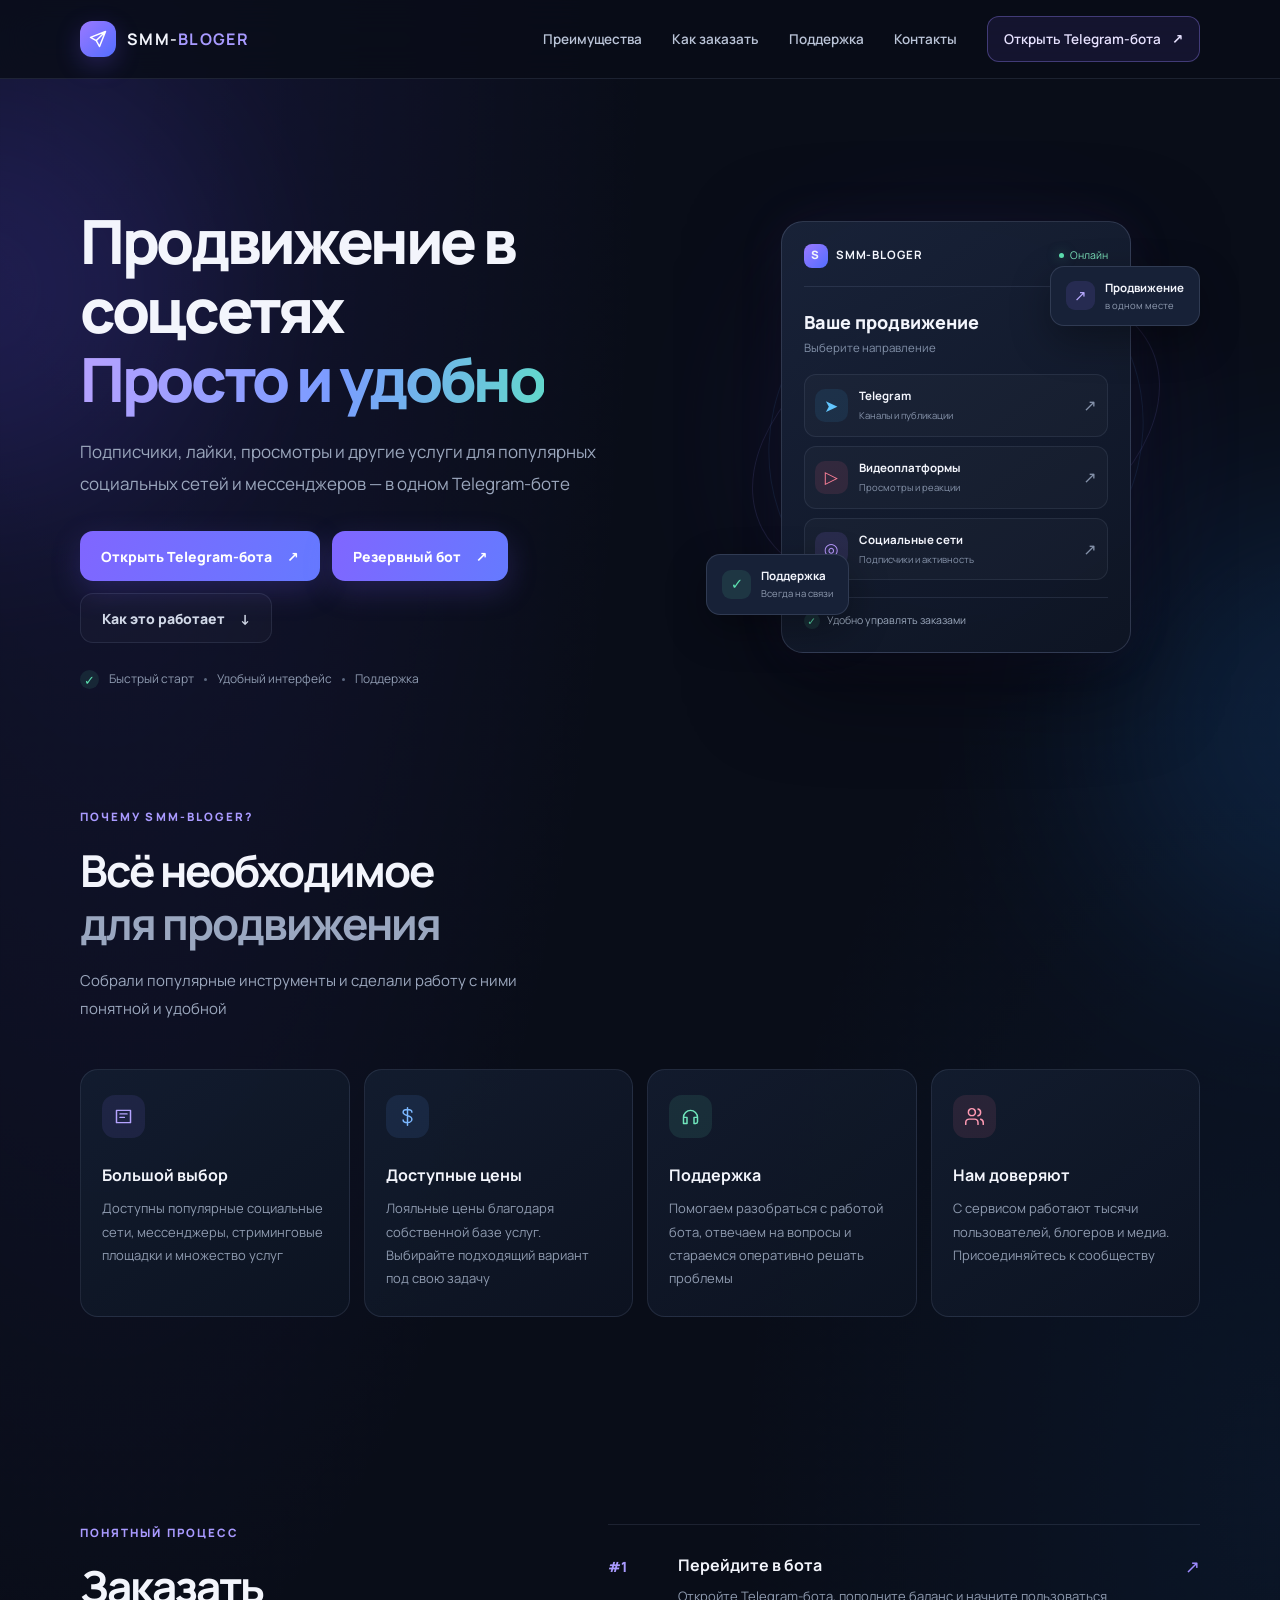
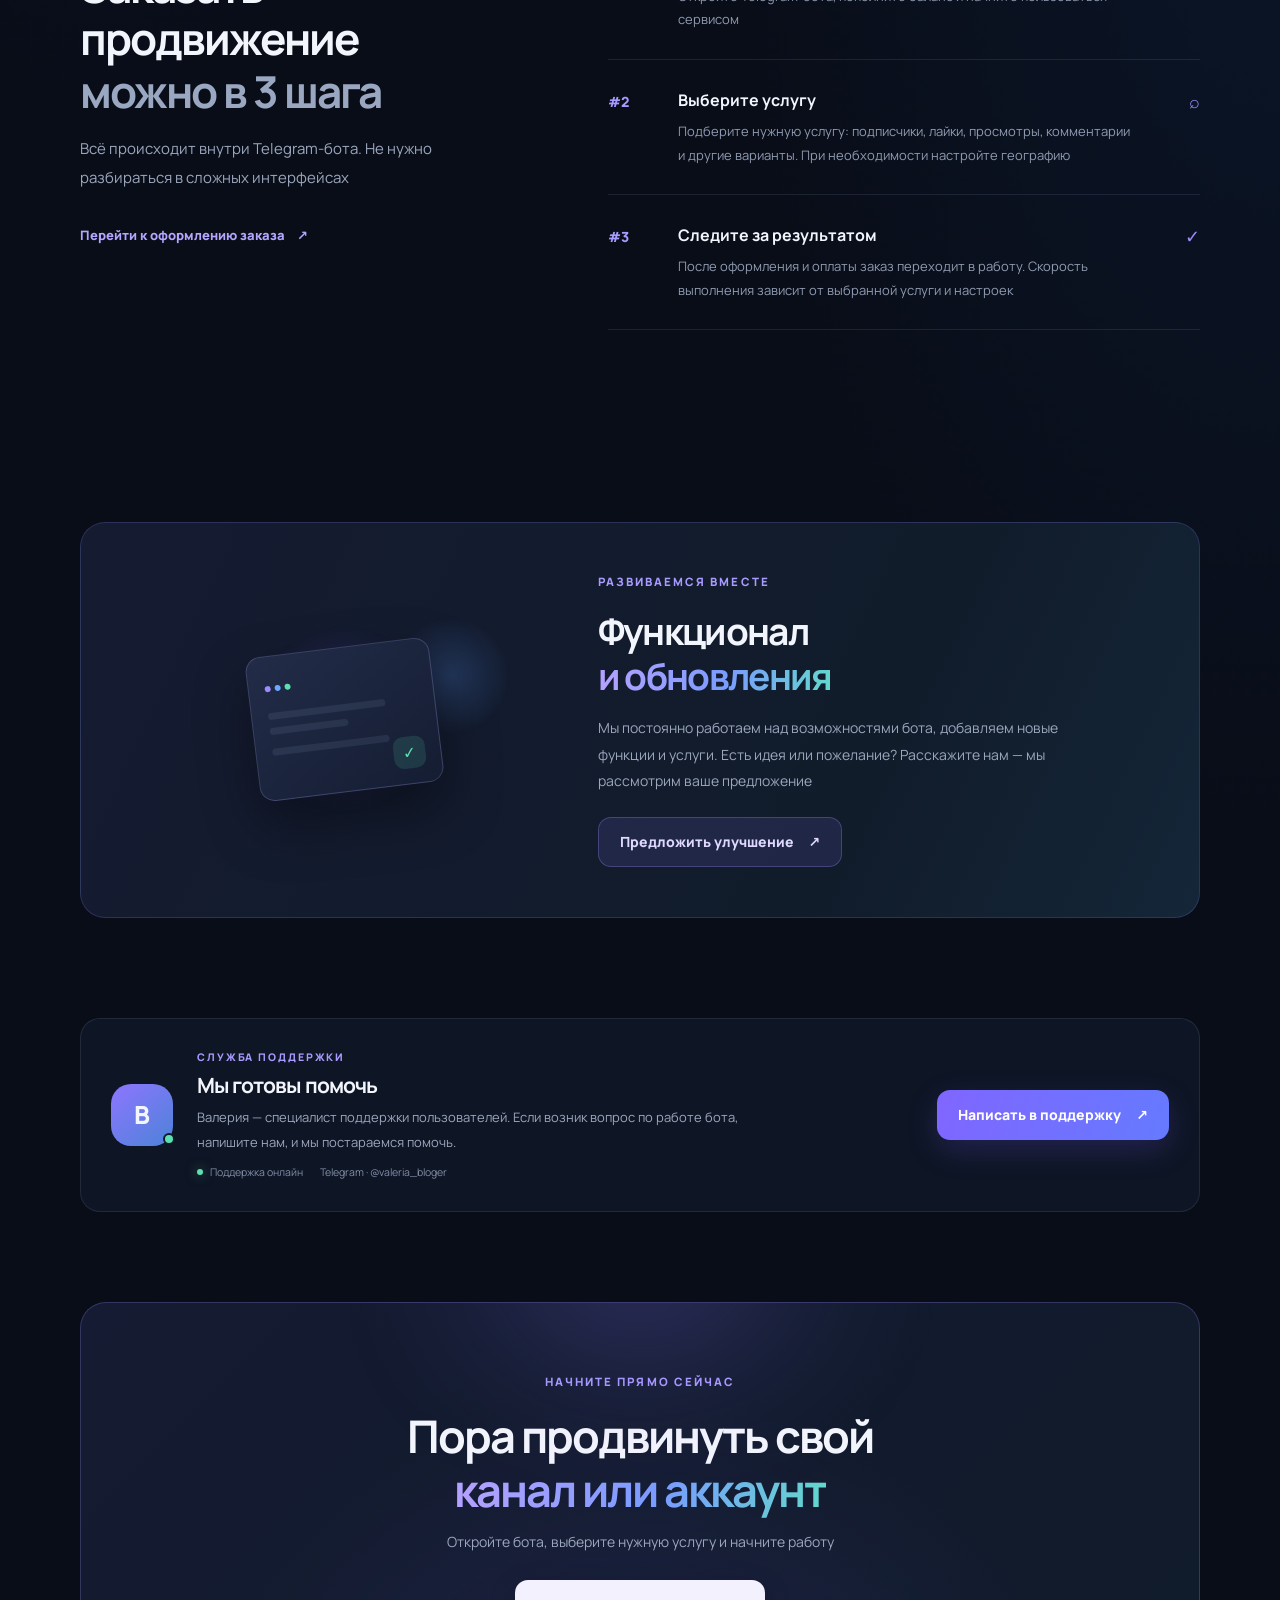
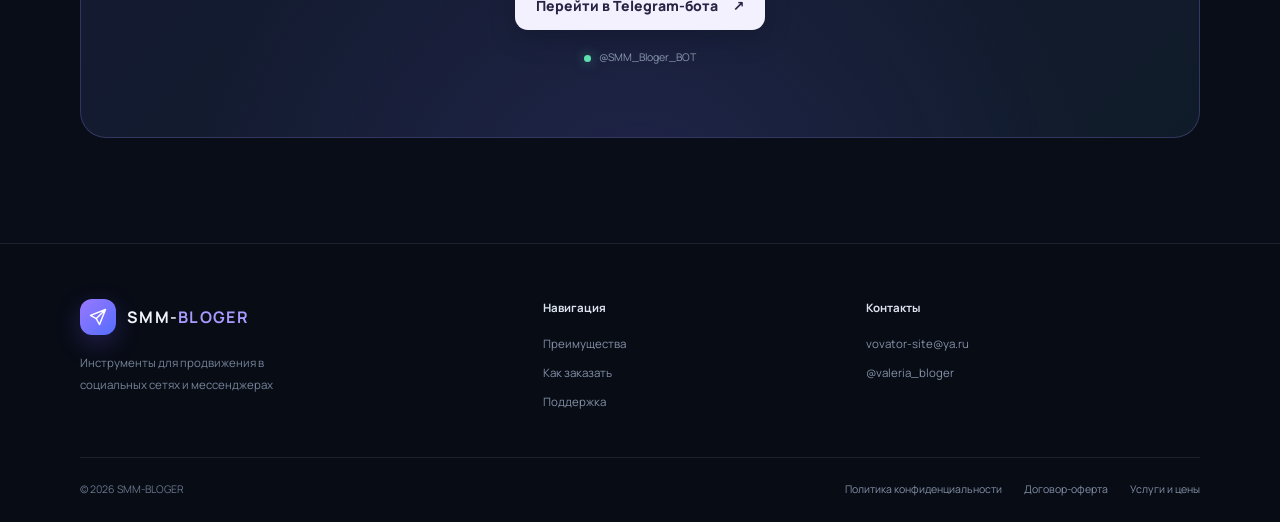
==== commit 5c618fff: "Add files via upload" ====
--- a/index.html
+++ b/index.html
@@ -132,7 +132,7 @@
     <div class="container footer-main">
       <div class="footer-about"><a class="brand" href="#top"><span class="brand-mark"><svg viewBox="0 0 24 24"><path d="m21 3-7.2 18-3.9-7.1L3 10zM10 13.9 21 3"/></svg></span><span>SMM-<b>BLOGER</b></span></a><p>Инструменты для продвижения в социальных сетях и мессенджерах</p></div>
       <div class="footer-column"><h4>Навигация</h4><a href="#benefits">Преимущества</a><a href="#how">Как заказать</a><a href="#support">Поддержка</a></div>
-      <div class="footer-column"><h4>Контакты</h4><a href="mailto:support@smm-bloger.ru">support@smm-bloger.ru</a><a href="tg://resolve?domain=valeria_bloger" rel="noopener">@valeria_bloger</a></div>
+      <div class="footer-column"><h4>Контакты</h4><a href="mailto:vovator-site@ya.ru">vovator-site@ya.ru</a><a href="tg://resolve?domain=valeria_bloger" rel="noopener">@valeria_bloger</a></div>
     </div>
     <div class="container footer-bottom"><span>© <span id="year"></span> SMM-BLOGER</span><div><a href="/privacy" rel="noopener">Политика конфиденциальности</a><a href="/offer" rel="noopener">Договор-оферта</a><a href="/price" rel="noopener">Услуги и цены</a></div></div>
   </footer>
--- a/style.css
+++ b/style.css
@@ -164,7 +164,7 @@
  .section{padding:78px 0}.hero{padding-top:65px;padding-bottom:25px}.hero-grid{grid-template-columns:1fr;gap:10px;min-height:0}
  h1{font-size:clamp(37px,10vw,52px);margin-top:18px}.hero-lead{font-size:15px;line-height:1.85}
  .hero-actions{display:grid;grid-template-columns:1fr;gap:10px;margin-top:24px}.button{min-height:50px}.hero-note{font-size:10.5px;gap:7px;margin-top:19px}
- .hero-visual{height:380px;margin-top:6px}.dashboard-card{width:min(330px,82%);padding:18px}.chip-top{right:0;top:30px}.chip-bottom{left:0;bottom:26px}.orbit-a{width:330px;height:220px}.orbit-b{width:300px;height:330px}
+ .hero-visual{height:380px;margin-top:6px}.dashboard-card{width:min(330px,82%);padding:18px}.chip-top{right:0;top:30px}.chip-bottom{left:0;bottom:26px}.orbit-a{width:330px;height:220px}.orbit-b{width:300px;height:330px;transform: rotate(45deg) scale(.8)}
  .benefits-section{padding-top:70px}.section-heading{margin-bottom:30px}.section-heading h2,.update-copy h2,.final-card h2{font-size:34px}
  .benefit-grid{gap:10px}.benefit-card{min-height:240px;padding:19px 16px}.card-icon{margin-bottom:19px}
  .how-grid{grid-template-columns:1fr;gap:30px}.how-grid .section-heading{position:static}.step{grid-template-columns:36px 1fr 18px;gap:12px;padding:23px 0}
@@ -173,6 +173,7 @@
  .final-section{padding-bottom:75px}.final-card{padding:55px 18px}.final-card h2{font-size:32px}.final-card>p{font-size:13px}
  .footer-main{grid-template-columns:1fr 1fr;gap:30px 20px;padding-top:38px;padding-bottom:32px}.footer-about{grid-column:1/-1}.footer-about p{max-width:280px}
  .footer-bottom{padding:17px 0;flex-wrap:wrap;justify-content:flex-start;gap:12px}.footer-bottom>div{order:3;width:100%;flex-wrap:wrap;gap:15px}
+ .ambient-two {right: 0}
 }
 @media(max-width:640px){
  .header-inner{width:calc(100% - 32px)}
@@ -329,3 +330,240 @@
   .telegram-subtitle{font-size:14px;margin-bottom:24px}
   .telegram-action{min-height:51px;font-size:13.5px}
 }
+/* Price table — раскрывающийся прайс-лист */
+
+.price-disclosure {
+  margin-top: 28px;
+  border: 1px solid rgba(153, 132, 255, .2);
+  border-radius: 17px;
+  background: rgba(255, 255, 255, .025);
+  overflow: hidden;
+}
+
+/* Кнопка раскрытия */
+
+.price-disclosure > summary {
+  position: relative;
+  display: flex;
+  align-items: center;
+  justify-content: space-between;
+  gap: 15px;
+  padding: 19px 22px;
+  cursor: pointer;
+  list-style: none;
+  color: #f3f5fc;
+  transition: background .2s;
+}
+
+.price-disclosure > summary::-webkit-details-marker {
+  display: none;
+}
+
+.price-disclosure > summary:hover {
+  background: rgba(139, 115, 255, .08);
+}
+
+.price-disclosure > summary:focus-visible {
+  outline: 2px solid var(--purple);
+  outline-offset: -3px;
+}
+
+.price-disclosure__title {
+  font-size: 14px;
+  font-weight: 800;
+}
+
+.price-disclosure__meta {
+  margin-left: auto;
+  color: #929fb7;
+  font-size: 11px;
+}
+
+/* Иконка плюс / минус */
+
+.price-disclosure > summary::after {
+  content: "+";
+  flex-shrink: 0;
+  width: 30px;
+  height: 30px;
+  display: grid;
+  place-items: center;
+  border-radius: 9px;
+  background: rgba(139, 115, 255, .15);
+  color: #b3a3ff;
+  font-size: 21px;
+  line-height: 1;
+}
+
+.price-disclosure[open] > summary::after {
+  content: "−";
+}
+
+/* Подсказка над таблицей */
+
+.price-table-note {
+  padding: 13px 18px;
+  border-top: 1px solid var(--line);
+  color: #8996ad;
+  font-size: 11px;
+  background: rgba(0, 0, 0, .12);
+}
+
+/* Контейнер с горизонтальной прокруткой */
+
+.price-table-scroll {
+  width: 100%;
+  max-width: 100%;
+  overflow-x: auto;
+  overscroll-behavior-x: contain;
+  -webkit-overflow-scrolling: touch;
+  border-top: 1px solid var(--line);
+}
+
+/* Сама таблица */
+
+.price-table {
+  width: 100%;
+  min-width: 760px;
+  border-collapse: collapse;
+  table-layout: fixed;
+  color: #cbd4e5;
+  font-size: 12px;
+}
+
+/* Заголовки */
+
+.price-table th {
+  padding: 15px 13px;
+  background: #19233a;
+  color: #c7bbff;
+  font-size: 11px;
+  font-weight: 800;
+  text-align: left;
+  border-bottom: 1px solid rgba(174, 190, 225, .14);
+}
+
+/* Ячейки */
+
+.price-table td {
+  padding: 12px 13px;
+  border-bottom: 1px solid rgba(174, 190, 225, .09);
+  vertical-align: middle;
+  overflow-wrap: break-word;
+}
+
+/* Чередование фона строк */
+
+.price-table tbody tr:nth-child(even) {
+  background: rgba(255, 255, 255, .025);
+}
+
+.price-table tbody tr:hover {
+  background: rgba(139, 115, 255, .07);
+}
+
+/* Ширина столбцов */
+
+.price-table th:nth-child(1),
+.price-table td:nth-child(1) {
+  width: 14%;
+}
+
+.price-table th:nth-child(2),
+.price-table td:nth-child(2) {
+  width: 42%;
+}
+
+.price-table th:nth-child(3),
+.price-table td:nth-child(3) {
+  width: 17%;
+  text-align: center;
+}
+
+.price-table th:nth-child(4),
+.price-table td:nth-child(4) {
+  width: 13.5%;
+  text-align: center;
+}
+
+.price-table th:nth-child(5),
+.price-table td:nth-child(5) {
+  width: 13.5%;
+  text-align: center;
+}
+
+/* Числа не переносятся на новую строку */
+
+.price-table td:nth-child(n+3) {
+  white-space: nowrap;
+}
+
+/* Полоса прокрутки */
+
+.price-table-scroll::-webkit-scrollbar {
+  height: 7px;
+}
+
+.price-table-scroll::-webkit-scrollbar-track {
+  background: #101727;
+}
+
+.price-table-scroll::-webkit-scrollbar-thumb {
+  background: #6656aa;
+  border-radius: 10px;
+}
+
+.price-table-scroll::-webkit-scrollbar-thumb:hover {
+  background: #927dff;
+}
+
+/* таблица с прайсом */
+@media (max-width: 640px) {
+  .price-disclosure {
+    border-radius: 14px;
+  }
+
+  .price-disclosure > summary {
+    padding: 16px 17px;
+    padding-right: 55px;
+    flex-direction: column;
+    align-items: flex-start;
+    gap: 4px;
+  }
+
+  .price-disclosure__title {
+    font-size: 13px;
+  }
+
+  .price-disclosure__meta {
+    margin-left: 0;
+    font-size: 10px;
+  }
+
+  .price-disclosure > summary::after {
+    position: absolute;
+    right: 15px;
+    top: 50%;
+    transform: translateY(-50%);
+  }
+
+  .price-table-note {
+    padding: 11px 14px;
+    font-size: 10px;
+    line-height: 1.6;
+  }
+
+  .price-table {
+    min-width: 760px;
+    font-size: 11px;
+  }
+
+  .price-table th {
+    padding: 13px 11px;
+    font-size: 10px;
+  }
+
+  .price-table td {
+    padding: 11px;
+  }
+}
